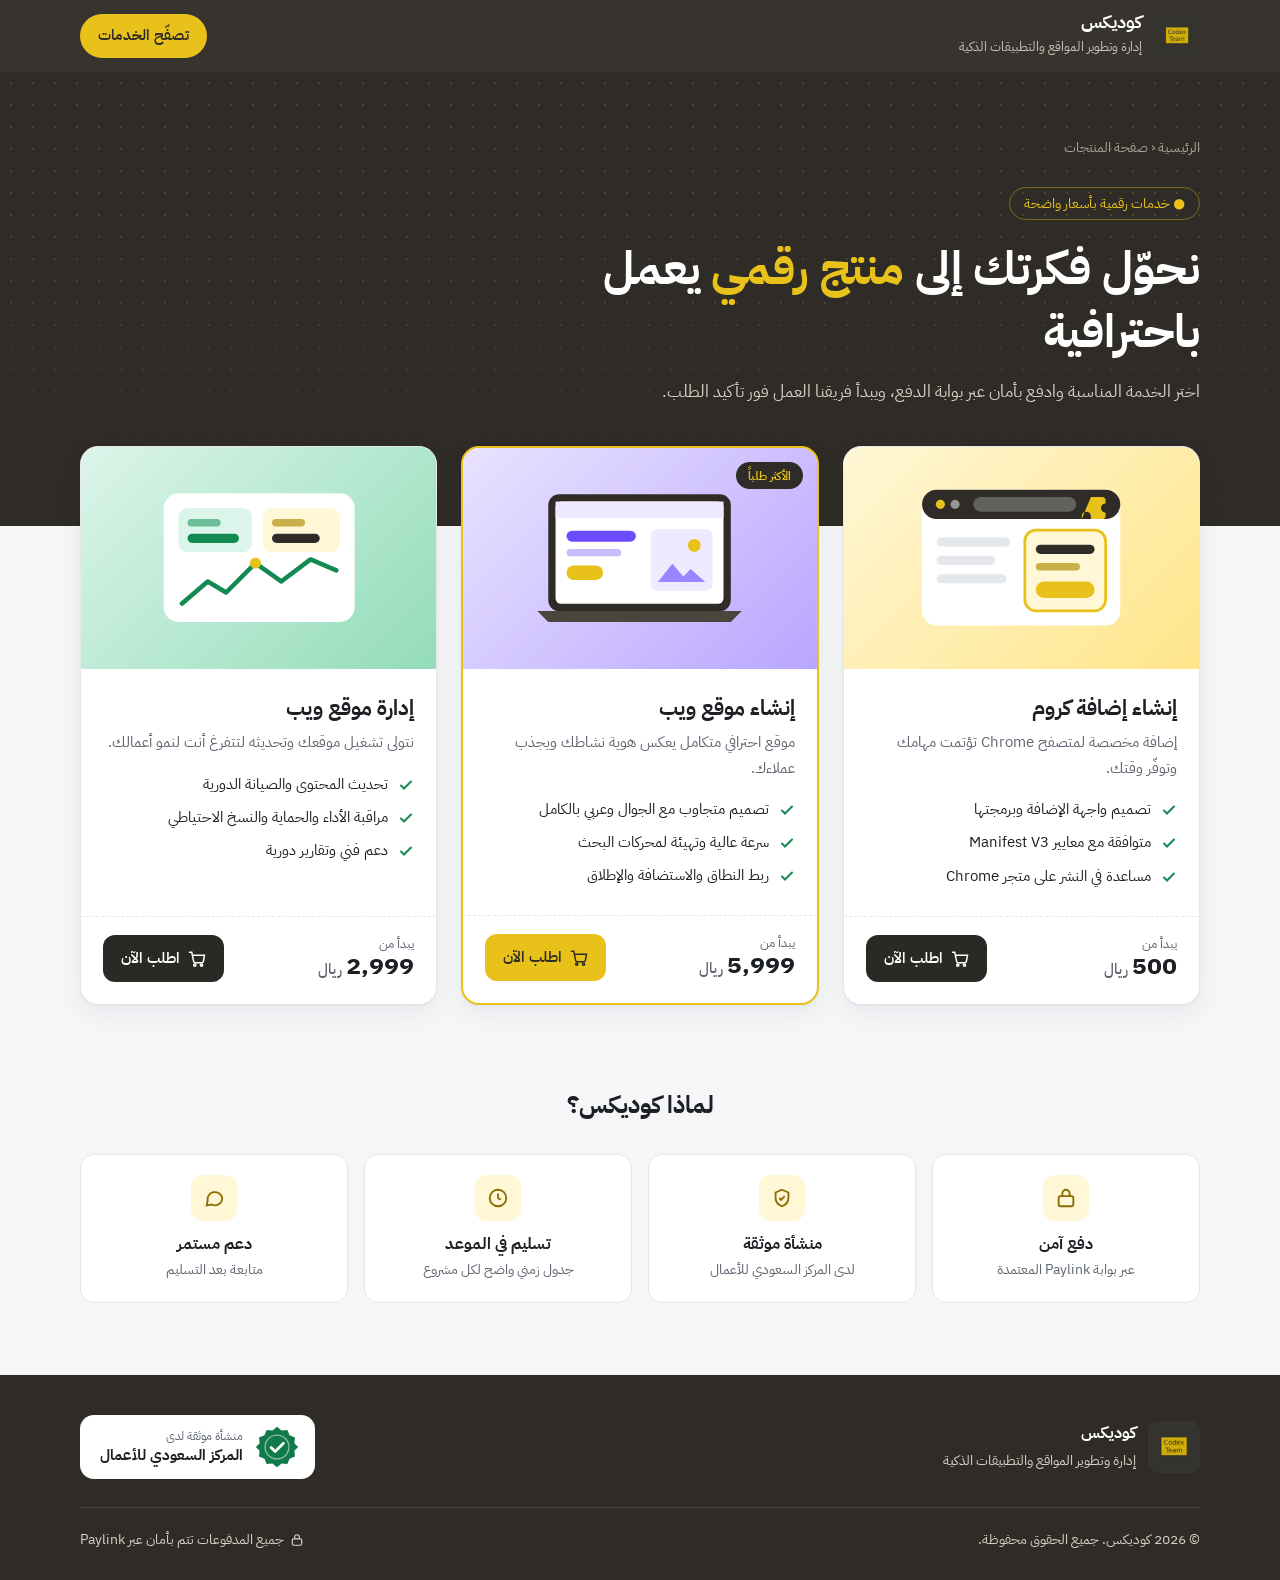
==== index.html @ b61a50b9 "Add Codex products page Co-Authored-By: Claude Opus 5.5 <noreply@anthropic.com>" ====
<!doctype html>
<html lang="ar" dir="rtl">
<head>
<meta charset="utf-8">
<meta name="viewport" content="width=device-width, initial-scale=1">
<title>كوديكس | خدماتنا</title>
<meta name="description" content="كوديكس — إدارة وتطوير المواقع والتطبيقات الذكية. اطلب خدمتك وادفع بأمان.">
<link rel="icon" href="assets/logo.png">
<link rel="preconnect" href="https://fonts.googleapis.com">
<link rel="preconnect" href="https://fonts.gstatic.com" crossorigin>
<link href="https://fonts.googleapis.com/css2?family=IBM+Plex+Sans+Arabic:wght@400;500;600;700&display=swap" rel="stylesheet">
<style>
  :root {
    --bg: #f5f6f8;
    --surface: #ffffff;
    --ink: #1c1f24;
    --muted: #5d6470;
    --line: #e4e7ec;
    --brand: #e8c21a;       /* أصفر الشعار */
    --brand-ink: #2f2c27;   /* خلفية الشعار */
    --accent: #2b2925;
    --ok: #138a52;
    --radius: 18px;
    --shadow: 0 1px 2px rgba(16,24,40,.05), 0 8px 24px rgba(16,24,40,.06);
  }
  * { box-sizing: border-box; margin: 0; padding: 0; }
  html { scroll-behavior: smooth; }
  body {
    font-family: "IBM Plex Sans Arabic", system-ui, sans-serif;
    background: var(--bg);
    color: var(--ink);
    line-height: 1.7;
    -webkit-font-smoothing: antialiased;
  }
  a { color: inherit; text-decoration: none; }
  .wrap { max-width: 1160px; margin: 0 auto; padding: 0 20px; }

  /* الهيدر */
  header {
    position: sticky; top: 0; z-index: 10;
    background: rgba(47,44,39,.96);
    backdrop-filter: blur(8px);
    color: #fff;
  }
  .nav { display: flex; align-items: center; justify-content: space-between; height: 72px; gap: 16px; }
  .brand { display: flex; align-items: center; gap: 12px; }
  .brand img { width: 46px; height: 46px; border-radius: 10px; }
  .brand b { font-size: 1.15rem; display: block; line-height: 1.2; }
  .brand small { color: #c9c4b8; font-size: .82rem; }
  .nav-cta {
    background: var(--brand); color: var(--brand-ink);
    padding: 9px 18px; border-radius: 999px; font-weight: 600; font-size: .92rem;
    transition: transform .15s;
  }
  .nav-cta:hover { transform: translateY(-1px); }

  /* البطل */
  .hero {
    background: var(--brand-ink);
    color: #fff;
    padding: 64px 0 120px;
    position: relative; overflow: hidden;
  }
  .hero::before {
    content: ""; position: absolute; inset: 0;
    background-image: radial-gradient(rgba(232,194,26,.18) 1px, transparent 1px);
    background-size: 22px 22px;
    mask-image: linear-gradient(to bottom, #000 30%, transparent);
  }
  .hero .wrap { position: relative; }
  .pill {
    display: inline-flex; align-items: center; gap: 8px;
    border: 1px solid rgba(232,194,26,.4); color: var(--brand);
    padding: 4px 14px; border-radius: 999px; font-size: .85rem; margin-bottom: 18px;
  }
  .hero h1 { font-size: clamp(1.8rem, 4.5vw, 2.9rem); line-height: 1.35; font-weight: 700; max-width: 720px; }
  .hero h1 span { color: var(--brand); }
  .hero p { color: #d6d1c6; max-width: 600px; margin-top: 14px; font-size: 1.05rem; }
  .crumbs { font-size: .85rem; color: #a9a397; margin-bottom: 28px; }
  .crumbs a:hover { color: #fff; }

  /* المنتجات */
  .products { margin-top: -80px; position: relative; padding-bottom: 72px; }
  .grid { display: grid; grid-template-columns: repeat(3, 1fr); gap: 24px; }
  .card {
    background: var(--surface); border-radius: var(--radius);
    box-shadow: var(--shadow); border: 1px solid var(--line);
    display: flex; flex-direction: column; overflow: hidden;
    transition: transform .2s, box-shadow .2s;
  }
  .card:hover { transform: translateY(-4px); box-shadow: 0 2px 4px rgba(16,24,40,.06), 0 18px 40px rgba(16,24,40,.12); }
  .card.featured { border: 2px solid var(--brand); }
  .thumb { aspect-ratio: 16/10; display: grid; place-items: center; position: relative; }
  .thumb svg { width: 62%; height: auto; }
  .t1 { background: linear-gradient(135deg, #fff7d6, #ffe58a); }
  .t2 { background: linear-gradient(135deg, #e9e3ff, #b9a6ff); }
  .t3 { background: linear-gradient(135deg, #dcf5ea, #93dcb9); }
  .badge {
    position: absolute; top: 14px; right: 14px;
    background: var(--brand-ink); color: var(--brand);
    font-size: .78rem; font-weight: 600; padding: 3px 12px; border-radius: 999px;
  }
  .body { padding: 22px 22px 8px; flex: 1; }
  .body h2 { font-size: 1.3rem; font-weight: 700; }
  .body .sub { color: var(--muted); font-size: .93rem; margin-top: 4px; }
  .feats { list-style: none; margin-top: 16px; display: grid; gap: 8px; }
  .feats li { display: flex; gap: 10px; align-items: flex-start; font-size: .93rem; }
  .feats svg { flex: none; margin-top: 5px; color: var(--ok); }
  .foot {
    display: flex; align-items: center; justify-content: space-between; gap: 12px;
    padding: 18px 22px 22px; border-top: 1px dashed var(--line); margin-top: 18px;
  }
  .price { line-height: 1.2; }
  .price small { color: var(--muted); font-size: .8rem; display: block; }
  .price b { font-size: 1.55rem; font-weight: 700; }
  .price b span { font-size: .95rem; font-weight: 500; color: var(--muted); margin-inline-start: 4px; }
  .buy {
    display: inline-flex; align-items: center; gap: 8px;
    background: var(--accent); color: #fff;
    padding: 11px 18px; border-radius: 12px; font-weight: 600; font-size: .95rem;
    transition: background .15s;
    white-space: nowrap;
  }
  .buy:hover { background: #000; }
  .featured .buy { background: var(--brand); color: var(--brand-ink); }
  .featured .buy:hover { background: #d4af0e; }

  /* لماذا نحن */
  .why { padding: 8px 0 72px; }
  .why h3 { text-align: center; font-size: 1.5rem; margin-bottom: 28px; }
  .why-grid { display: grid; grid-template-columns: repeat(4, 1fr); gap: 16px; }
  .why-item {
    background: var(--surface); border: 1px solid var(--line); border-radius: 14px;
    padding: 20px; text-align: center;
  }
  .why-item .ic {
    width: 46px; height: 46px; border-radius: 12px; margin: 0 auto 10px;
    background: #fff7d6; color: #8a6d00; display: grid; place-items: center;
  }
  .why-item b { display: block; }
  .why-item p { color: var(--muted); font-size: .88rem; }

  /* الفوتر */
  footer { background: var(--brand-ink); color: #d6d1c6; padding: 40px 0 28px; }
  .f-top { display: flex; justify-content: space-between; align-items: center; gap: 24px; flex-wrap: wrap; }
  .f-brand { display: flex; gap: 12px; align-items: center; }
  .f-brand img { width: 52px; height: 52px; border-radius: 10px; }
  .f-brand b { color: #fff; display: block; }
  .f-brand small { font-size: .85rem; }
  .sbc {
    display: flex; align-items: center; gap: 12px;
    background: #fff; color: var(--ink);
    padding: 10px 16px 10px 20px; border-radius: 14px;
    transition: transform .15s;
  }
  .sbc:hover { transform: translateY(-2px); }
  .sbc .seal { width: 44px; height: 44px; flex: none; }
  .sbc small { display: block; color: var(--muted); font-size: .75rem; line-height: 1.3; }
  .sbc b { font-size: .92rem; line-height: 1.4; display: block; }
  .f-bottom {
    border-top: 1px solid rgba(255,255,255,.1); margin-top: 28px; padding-top: 20px;
    display: flex; justify-content: space-between; flex-wrap: wrap; gap: 8px; font-size: .86rem;
  }
  .secure { display: inline-flex; gap: 6px; align-items: center; }

  @media (max-width: 960px) {
    .grid { grid-template-columns: 1fr 1fr; }
    .why-grid { grid-template-columns: 1fr 1fr; }
  }
  @media (max-width: 640px) {
    .wrap { padding: 0 16px; }
    .grid, .why-grid { grid-template-columns: 1fr; }
    .brand small { display: none; }
    .hero { padding: 40px 0 100px; }
    .f-top { flex-direction: column; align-items: flex-start; }
    .f-bottom { flex-direction: column; }
  }
</style>
</head>
<body>

<header>
  <div class="wrap nav">
    <a class="brand" href="#">
      <img src="assets/logo.png" alt="شعار كوديكس">
      <span><b>كوديكس</b><small>إدارة وتطوير المواقع والتطبيقات الذكية</small></span>
    </a>
    <a class="nav-cta" href="#products">تصفّح الخدمات</a>
  </div>
</header>

<section class="hero">
  <div class="wrap">
    <nav class="crumbs"><a href="#">الرئيسية</a> ‹ صفحة المنتجات</nav>
    <span class="pill">● خدمات رقمية بأسعار واضحة</span>
    <h1>نحوّل فكرتك إلى <span>منتج رقمي</span> يعمل باحترافية</h1>
    <p>اختر الخدمة المناسبة وادفع بأمان عبر بوابة الدفع، ويبدأ فريقنا العمل فور تأكيد الطلب.</p>
  </div>
</section>

<main class="products" id="products">
  <div class="wrap grid">

    <!-- إضافة كروم -->
    <article class="card">
      <div class="thumb t1">
        <svg viewBox="0 0 120 90" fill="none" aria-hidden="true">
          <rect x="6" y="8" width="108" height="74" rx="8" fill="#fff"/>
          <rect x="6" y="8" width="108" height="16" rx="8" fill="#2f2c27"/>
          <circle cx="16" cy="16" r="2.5" fill="#e8c21a"/><circle cx="24" cy="16" r="2.5" fill="#fff" opacity=".5"/>
          <rect x="34" y="12" width="56" height="8" rx="4" fill="#fff" opacity=".25"/>
          <path d="M98 12h6a2 2 0 012 2v1.5a2.5 2.5 0 100 5V22a2 2 0 01-2 2h-6v-1.5a2.5 2.5 0 10-5 0V24" fill="#e8c21a"/>
          <rect x="62" y="30" width="44" height="44" rx="6" fill="#fff7d6" stroke="#e8c21a" stroke-width="1.5"/>
          <rect x="68" y="38" width="32" height="5" rx="2.5" fill="#2f2c27"/>
          <rect x="68" y="48" width="24" height="4" rx="2" fill="#c9b04a"/>
          <rect x="68" y="58" width="32" height="9" rx="4.5" fill="#e8c21a"/>
          <rect x="14" y="34" width="40" height="5" rx="2.5" fill="#e4e7ec"/>
          <rect x="14" y="44" width="32" height="5" rx="2.5" fill="#e4e7ec"/>
          <rect x="14" y="54" width="38" height="5" rx="2.5" fill="#e4e7ec"/>
        </svg>
      </div>
      <div class="body">
        <h2>إنشاء إضافة كروم</h2>
        <p class="sub">إضافة مخصصة لمتصفح Chrome تؤتمت مهامك وتوفّر وقتك.</p>
        <ul class="feats">
          <li><svg width="16" height="16" viewBox="0 0 16 16"><path d="M3 8.5l3 3 7-7" stroke="currentColor" stroke-width="2" fill="none" stroke-linecap="round"/></svg>تصميم واجهة الإضافة وبرمجتها</li>
          <li><svg width="16" height="16" viewBox="0 0 16 16"><path d="M3 8.5l3 3 7-7" stroke="currentColor" stroke-width="2" fill="none" stroke-linecap="round"/></svg>متوافقة مع معايير Manifest V3</li>
          <li><svg width="16" height="16" viewBox="0 0 16 16"><path d="M3 8.5l3 3 7-7" stroke="currentColor" stroke-width="2" fill="none" stroke-linecap="round"/></svg>مساعدة في النشر على متجر Chrome</li>
        </ul>
      </div>
      <div class="foot">
        <div class="price"><small>يبدأ من</small><b>500<span>ريال</span></b></div>
        <a class="buy" href="https://store.paylink.sa/CodexTeam/product/3112719100012533" target="_blank" rel="noopener">
          <svg width="18" height="18" viewBox="0 0 24 24" fill="none" stroke="currentColor" stroke-width="2" stroke-linecap="round"><circle cx="9" cy="20" r="1.5"/><circle cx="18" cy="20" r="1.5"/><path d="M2 3h3l2.6 12.4a2 2 0 002 1.6h8.8a2 2 0 002-1.6L22 7H6"/></svg>
          اطلب الآن
        </a>
      </div>
    </article>

    <!-- إنشاء موقع -->
    <article class="card featured">
      <div class="thumb t2">
        <span class="badge">الأكثر طلباً</span>
        <svg viewBox="0 0 120 90" fill="none" aria-hidden="true">
          <rect x="10" y="10" width="100" height="64" rx="6" fill="#2f2c27"/>
          <rect x="14" y="14" width="92" height="56" rx="3" fill="#fff"/>
          <rect x="14" y="14" width="92" height="9" fill="#efeaff"/>
          <rect x="20" y="30" width="38" height="6" rx="3" fill="#6d4cff"/>
          <rect x="20" y="40" width="30" height="4" rx="2" fill="#c8bcff"/>
          <rect x="20" y="49" width="20" height="8" rx="4" fill="#e8c21a"/>
          <rect x="66" y="29" width="34" height="34" rx="4" fill="#efeaff"/>
          <path d="M70 58l8-10 6 7 4-4 8 7z" fill="#9b84ff"/>
          <circle cx="90" cy="38" r="3.5" fill="#e8c21a"/>
          <path d="M4 74h112l-6 6H10z" fill="#4a463e"/>
        </svg>
      </div>
      <div class="body">
        <h2>إنشاء موقع ويب</h2>
        <p class="sub">موقع احترافي متكامل يعكس هوية نشاطك ويجذب عملاءك.</p>
        <ul class="feats">
          <li><svg width="16" height="16" viewBox="0 0 16 16"><path d="M3 8.5l3 3 7-7" stroke="currentColor" stroke-width="2" fill="none" stroke-linecap="round"/></svg>تصميم متجاوب مع الجوال وعربي بالكامل</li>
          <li><svg width="16" height="16" viewBox="0 0 16 16"><path d="M3 8.5l3 3 7-7" stroke="currentColor" stroke-width="2" fill="none" stroke-linecap="round"/></svg>سرعة عالية وتهيئة لمحركات البحث</li>
          <li><svg width="16" height="16" viewBox="0 0 16 16"><path d="M3 8.5l3 3 7-7" stroke="currentColor" stroke-width="2" fill="none" stroke-linecap="round"/></svg>ربط النطاق والاستضافة والإطلاق</li>
        </ul>
      </div>
      <div class="foot">
        <div class="price"><small>يبدأ من</small><b>5,999<span>ريال</span></b></div>
        <a class="buy" href="https://store.paylink.sa/CodexTeam/product/917363100012533" target="_blank" rel="noopener">
          <svg width="18" height="18" viewBox="0 0 24 24" fill="none" stroke="currentColor" stroke-width="2" stroke-linecap="round"><circle cx="9" cy="20" r="1.5"/><circle cx="18" cy="20" r="1.5"/><path d="M2 3h3l2.6 12.4a2 2 0 002 1.6h8.8a2 2 0 002-1.6L22 7H6"/></svg>
          اطلب الآن
        </a>
      </div>
    </article>

    <!-- إدارة موقع -->
    <article class="card">
      <div class="thumb t3">
        <svg viewBox="0 0 120 90" fill="none" aria-hidden="true">
          <rect x="8" y="10" width="104" height="70" rx="8" fill="#fff"/>
          <rect x="16" y="18" width="40" height="24" rx="5" fill="#dcf5ea"/>
          <rect x="21" y="24" width="18" height="4" rx="2" fill="#6bbf98"/>
          <rect x="21" y="32" width="28" height="5" rx="2.5" fill="#138a52"/>
          <rect x="62" y="18" width="42" height="24" rx="5" fill="#fff7d6"/>
          <rect x="67" y="24" width="18" height="4" rx="2" fill="#c9b04a"/>
          <rect x="67" y="32" width="26" height="5" rx="2.5" fill="#2f2c27"/>
          <path d="M18 70l14-12 10 6 16-16 14 10 16-12 14 6" stroke="#138a52" stroke-width="2.5" fill="none" stroke-linecap="round" stroke-linejoin="round"/>
          <circle cx="58" cy="48" r="3" fill="#e8c21a"/>
        </svg>
      </div>
      <div class="body">
        <h2>إدارة موقع ويب</h2>
        <p class="sub">نتولى تشغيل موقعك وتحديثه لتتفرغ أنت لنمو أعمالك.</p>
        <ul class="feats">
          <li><svg width="16" height="16" viewBox="0 0 16 16"><path d="M3 8.5l3 3 7-7" stroke="currentColor" stroke-width="2" fill="none" stroke-linecap="round"/></svg>تحديث المحتوى والصيانة الدورية</li>
          <li><svg width="16" height="16" viewBox="0 0 16 16"><path d="M3 8.5l3 3 7-7" stroke="currentColor" stroke-width="2" fill="none" stroke-linecap="round"/></svg>مراقبة الأداء والحماية والنسخ الاحتياطي</li>
          <li><svg width="16" height="16" viewBox="0 0 16 16"><path d="M3 8.5l3 3 7-7" stroke="currentColor" stroke-width="2" fill="none" stroke-linecap="round"/></svg>دعم فني وتقارير دورية</li>
        </ul>
      </div>
      <div class="foot">
        <div class="price"><small>يبدأ من</small><b>2,999<span>ريال</span></b></div>
        <a class="buy" href="https://store.paylink.sa/CodexTeam/product/917369100012533" target="_blank" rel="noopener">
          <svg width="18" height="18" viewBox="0 0 24 24" fill="none" stroke="currentColor" stroke-width="2" stroke-linecap="round"><circle cx="9" cy="20" r="1.5"/><circle cx="18" cy="20" r="1.5"/><path d="M2 3h3l2.6 12.4a2 2 0 002 1.6h8.8a2 2 0 002-1.6L22 7H6"/></svg>
          اطلب الآن
        </a>
      </div>
    </article>

  </div>
</main>

<section class="why">
  <div class="wrap">
    <h3>لماذا كوديكس؟</h3>
    <div class="why-grid">
      <div class="why-item">
        <div class="ic"><svg width="22" height="22" viewBox="0 0 24 24" fill="none" stroke="currentColor" stroke-width="2"><rect x="4" y="10" width="16" height="11" rx="2"/><path d="M8 10V7a4 4 0 018 0v3"/></svg></div>
        <b>دفع آمن</b><p>عبر بوابة Paylink المعتمدة</p>
      </div>
      <div class="why-item">
        <div class="ic"><svg width="22" height="22" viewBox="0 0 24 24" fill="none" stroke="currentColor" stroke-width="2"><path d="M12 3l7 3v6c0 4.5-3 7.5-7 9-4-1.5-7-4.5-7-9V6z"/><path d="M9 12l2 2 4-4"/></svg></div>
        <b>منشأة موثقة</b><p>لدى المركز السعودي للأعمال</p>
      </div>
      <div class="why-item">
        <div class="ic"><svg width="22" height="22" viewBox="0 0 24 24" fill="none" stroke="currentColor" stroke-width="2"><circle cx="12" cy="12" r="9"/><path d="M12 7v5l3 2"/></svg></div>
        <b>تسليم في الموعد</b><p>جدول زمني واضح لكل مشروع</p>
      </div>
      <div class="why-item">
        <div class="ic"><svg width="22" height="22" viewBox="0 0 24 24" fill="none" stroke="currentColor" stroke-width="2"><path d="M21 12a8 8 0 01-11.6 7.1L4 20l1-4.6A8 8 0 1121 12z"/></svg></div>
        <b>دعم مستمر</b><p>متابعة بعد التسليم</p>
      </div>
    </div>
  </div>
</section>

<footer>
  <div class="wrap">
    <div class="f-top">
      <div class="f-brand">
        <img src="assets/logo.png" alt="شعار كوديكس">
        <div><b>كوديكس</b><small>إدارة وتطوير المواقع والتطبيقات الذكية</small></div>
      </div>

      <!-- ضع رابط شهادة التوثيق الخاصة بك من المركز السعودي للأعمال مكان # -->
      <a class="sbc" href="#" target="_blank" rel="noopener" title="التحقق من توثيق المنشأة">
        <svg class="seal" viewBox="0 0 48 48" aria-hidden="true">
          <path d="M24 2l5 4 6.3-.6 2.4 5.9 5.9 2.4L43 20l4 4-4 4 .6 6.3-5.9 2.4-2.4 5.9L29 42l-5 4-5-4-6.3.6-2.4-5.9-5.9-2.4L5 28l-4-4 4-4-.6-6.3 5.9-2.4 2.4-5.9L19 6z" fill="#0f7a4a"/>
          <circle cx="24" cy="24" r="13" fill="none" stroke="#fff" stroke-width="1.5" opacity=".5"/>
          <path d="M17.5 24.5l4.5 4.5 9-9" stroke="#fff" stroke-width="3" fill="none" stroke-linecap="round" stroke-linejoin="round"/>
        </svg>
        <span>
          <small>منشأة موثقة لدى</small>
          <b>المركز السعودي للأعمال</b>
        </span>
      </a>
    </div>

    <div class="f-bottom">
      <span>© <span id="y">2026</span> كوديكس. جميع الحقوق محفوظة.</span>
      <span class="secure">
        <svg width="14" height="14" viewBox="0 0 24 24" fill="none" stroke="currentColor" stroke-width="2"><rect x="4" y="10" width="16" height="11" rx="2"/><path d="M8 10V7a4 4 0 018 0v3"/></svg>
        جميع المدفوعات تتم بأمان عبر Paylink
      </span>
    </div>
  </div>
</footer>

<script>document.getElementById('y').textContent = new Date().getFullYear();</script>
</body>
</html>
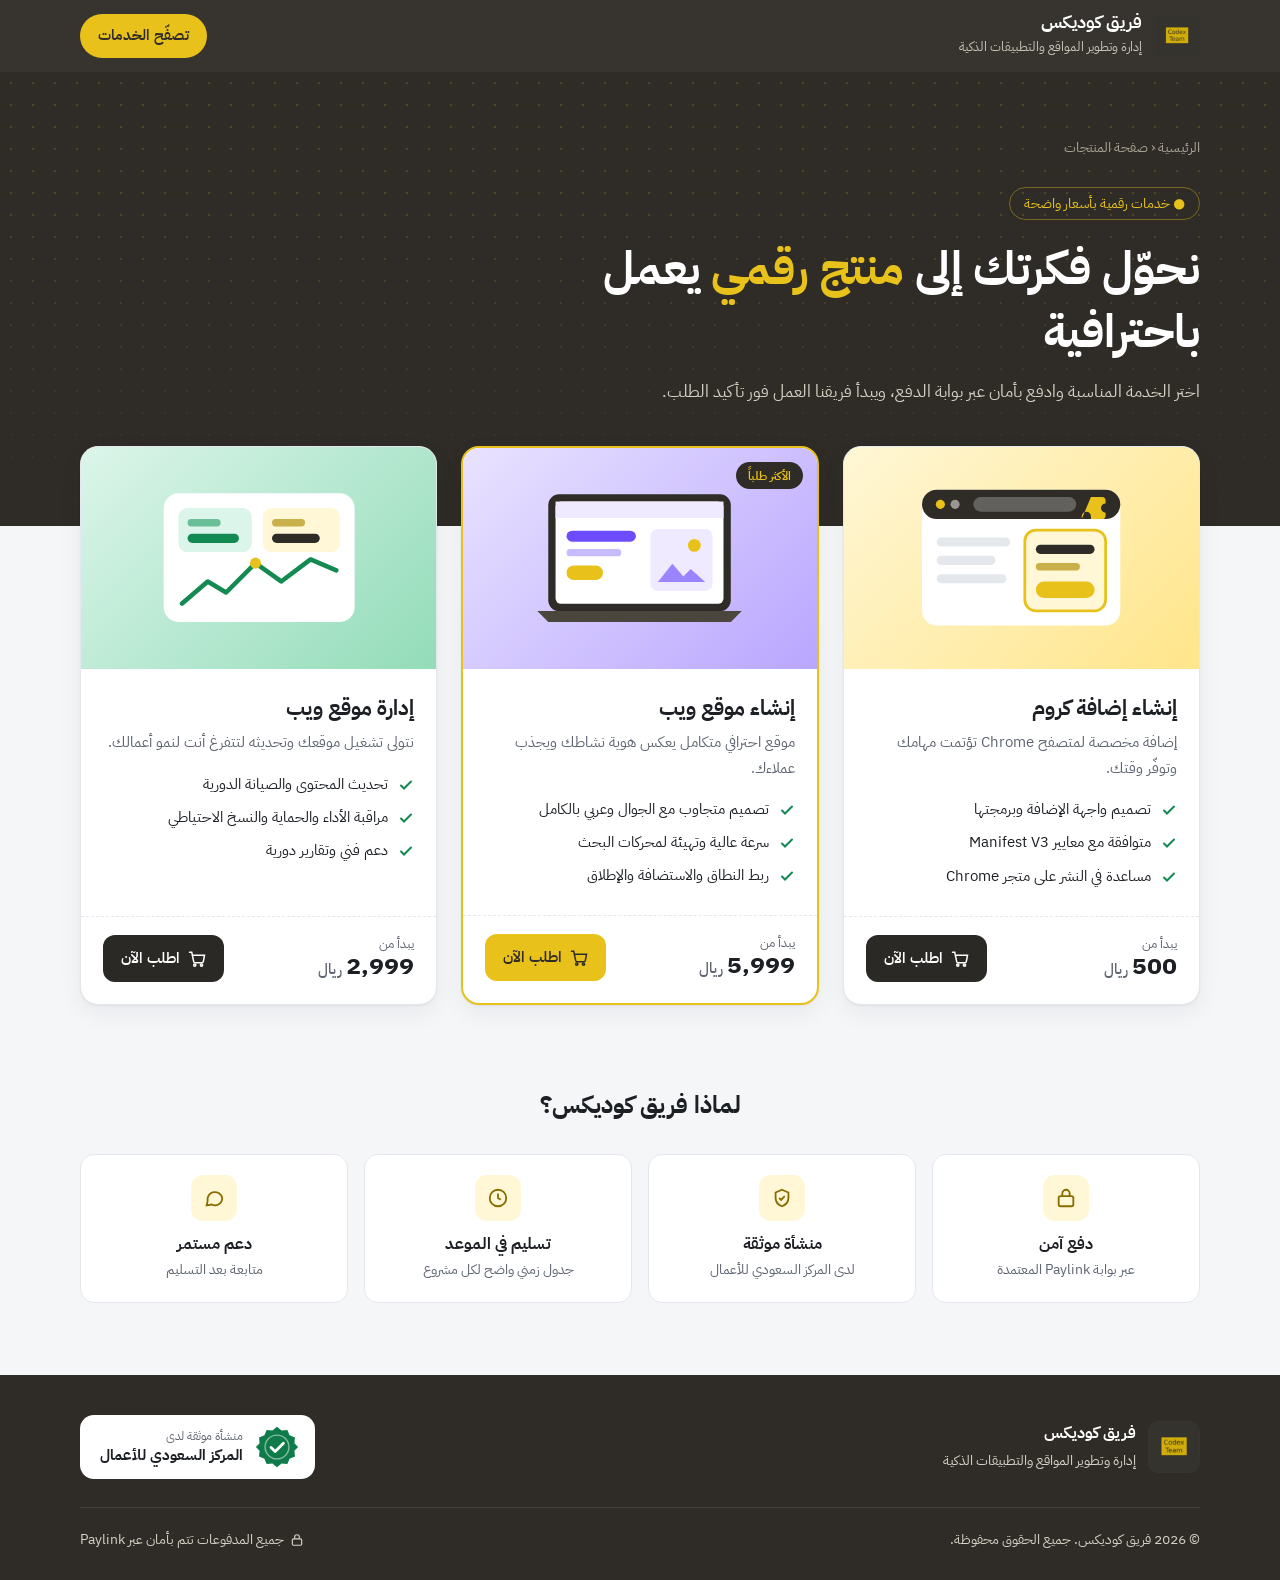
==== commit 26875a36: "Rename site to فريق كوديكس Co-Authored-By: Claude Opus 5.5 <noreply@anthropic.com>" ====
--- a/index.html
+++ b/index.html
@@ -3,8 +3,8 @@
 <head>
 <meta charset="utf-8">
 <meta name="viewport" content="width=device-width, initial-scale=1">
-<title>كوديكس | خدماتنا</title>
-<meta name="description" content="كوديكس — إدارة وتطوير المواقع والتطبيقات الذكية. اطلب خدمتك وادفع بأمان.">
+<title>فريق كوديكس | خدماتنا</title>
+<meta name="description" content="فريق كوديكس — إدارة وتطوير المواقع والتطبيقات الذكية. اطلب خدمتك وادفع بأمان.">
 <link rel="icon" href="assets/logo.png">
 <link rel="preconnect" href="https://fonts.googleapis.com">
 <link rel="preconnect" href="https://fonts.gstatic.com" crossorigin>
@@ -182,8 +182,8 @@
 <header>
   <div class="wrap nav">
     <a class="brand" href="#">
-      <img src="assets/logo.png" alt="شعار كوديكس">
-      <span><b>كوديكس</b><small>إدارة وتطوير المواقع والتطبيقات الذكية</small></span>
+      <img src="assets/logo.png" alt="شعار فريق كوديكس">
+      <span><b>فريق كوديكس</b><small>إدارة وتطوير المواقع والتطبيقات الذكية</small></span>
     </a>
     <a class="nav-cta" href="#products">تصفّح الخدمات</a>
   </div>
@@ -310,7 +310,7 @@
 
 <section class="why">
   <div class="wrap">
-    <h3>لماذا كوديكس؟</h3>
+    <h3>لماذا فريق كوديكس؟</h3>
     <div class="why-grid">
       <div class="why-item">
         <div class="ic"><svg width="22" height="22" viewBox="0 0 24 24" fill="none" stroke="currentColor" stroke-width="2"><rect x="4" y="10" width="16" height="11" rx="2"/><path d="M8 10V7a4 4 0 018 0v3"/></svg></div>
@@ -336,8 +336,8 @@
   <div class="wrap">
     <div class="f-top">
       <div class="f-brand">
-        <img src="assets/logo.png" alt="شعار كوديكس">
-        <div><b>كوديكس</b><small>إدارة وتطوير المواقع والتطبيقات الذكية</small></div>
+        <img src="assets/logo.png" alt="شعار فريق كوديكس">
+        <div><b>فريق كوديكس</b><small>إدارة وتطوير المواقع والتطبيقات الذكية</small></div>
       </div>
 
       <!-- ضع رابط شهادة التوثيق الخاصة بك من المركز السعودي للأعمال مكان # -->
@@ -355,7 +355,7 @@
     </div>
 
     <div class="f-bottom">
-      <span>© <span id="y">2026</span> كوديكس. جميع الحقوق محفوظة.</span>
+      <span>© <span id="y">2026</span> فريق كوديكس. جميع الحقوق محفوظة.</span>
       <span class="secure">
         <svg width="14" height="14" viewBox="0 0 24 24" fill="none" stroke="currentColor" stroke-width="2"><rect x="4" y="10" width="16" height="11" rx="2"/><path d="M8 10V7a4 4 0 018 0v3"/></svg>
         جميع المدفوعات تتم بأمان عبر Paylink
